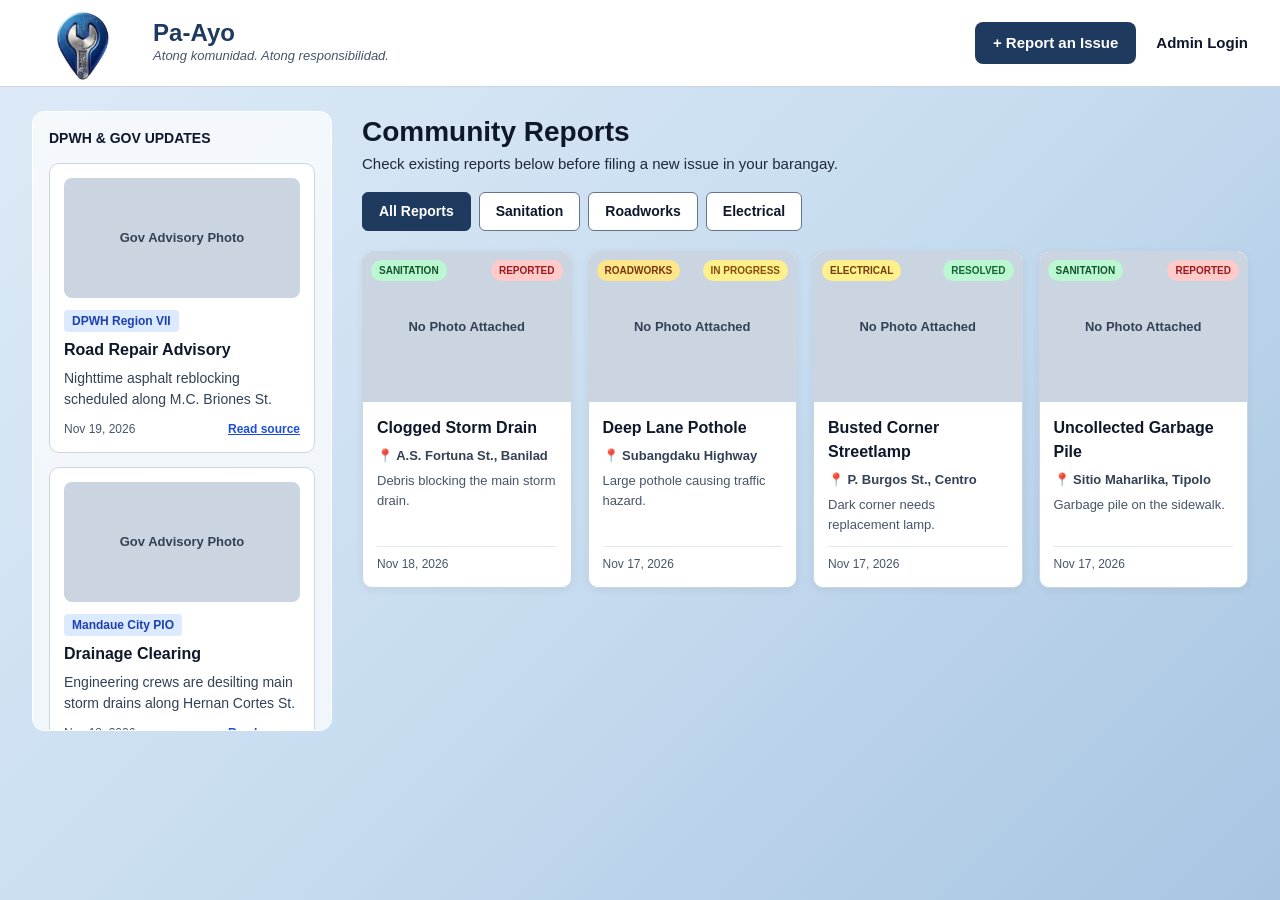
==== src/main/resources/templates/index.html @ b4d0db7d "feat(ui): create public dashboard and report an issue screens" ====
<!DOCTYPE html>
<html lang="en" xmlns:th="http://www.thymeleaf.org">
<head>
  <meta charset="UTF-8">
  <meta name="viewport" content="width=device-width, initial-scale=1.0">
  <title>Pa-Ayo | Community Infrastructure Reporting</title>
  <link rel="stylesheet" href="../static/css/style.css" th:href="@{/css/style.css}">
</head>
<body>

  <a href="#main-content" class="skip-link">Skip to main content</a>

  <header class="navbar">
    <a href="index.html" th:href="@{/}" class="brand">
      <img src="../static/images/logo.png" th:src="@{/images/logo.png}" alt="Pa-Ayo Logo" class="brand-logo">
      <div>
        <div class="brand-title">Pa-Ayo</div>
        <div class="brand-tagline">Atong komunidad. Atong responsibilidad.</div>
      </div>
    </a>
    <nav class="nav-actions" aria-label="Main navigation">
      <a href="report.html" th:href="@{/reports/new}" class="btn-primary">+ Report an Issue</a>
      <a href="admin/login.html" th:href="@{/admin/login}" class="nav-link" th:if="${isAdmin == null or !isAdmin}">Admin Login</a>
      <a href="admin/dashboard.html" th:href="@{/admin/dashboard}" class="nav-link" style="display: none;" th:if="${isAdmin}" th:style="'display: inline;'"><span aria-hidden="true">&larr;</span> Admin Dashboard</a>
    </nav>
  </header>

  <main id="main-content" class="dashboard-wrapper">

    <aside class="news-sidebar" aria-label="DPWH and Government Updates">
      <h2 class="sidebar-header">DPWH &amp; Gov Updates</h2>

      <article class="news-card" th:each="item : ${newsList}" style="display: none;" th:style="'display: block;'">
        <div class="news-media">
          <img th:if="${item.imageUrl != null and !item.imageUrl.isEmpty()}" th:src="${item.imageUrl}" th:alt="${item.title}" alt="Advisory photo">
          <div th:if="${item.imageUrl == null or item.imageUrl.isEmpty()}" class="news-placeholder">No Photo Available</div>
        </div>
        <span class="news-source" th:text="${item.source}">DPWH Region VII</span>
        <h3 class="news-title" th:text="${item.title}">Road Repair Advisory</h3>
        <p class="news-snippet" th:text="${item.snippet}">Advisory details.</p>
        <div class="news-footer">
          <span th:text="${item.publishedDate}">Nov 18, 2026</span>
          <a th:href="${item.sourceUrl}" th:aria-label="'Read source for ' + ${item.title}">Read source</a>
        </div>
      </article>

      <article class="news-card" th:remove="all">
        <div class="news-media">
          <div class="news-placeholder">Gov Advisory Photo</div>
        </div>
        <span class="news-source">DPWH Region VII</span>
        <h3 class="news-title">Road Repair Advisory</h3>
        <p class="news-snippet">Nighttime asphalt reblocking scheduled along M.C. Briones St.</p>
        <div class="news-footer">
          <span>Nov 19, 2026</span>
          <a href="#" aria-label="Read source for Road Repair Advisory">Read source</a>
        </div>
      </article>

      <article class="news-card" th:remove="all">
        <div class="news-media">
          <div class="news-placeholder">Gov Advisory Photo</div>
        </div>
        <span class="news-source">Mandaue City PIO</span>
        <h3 class="news-title">Drainage Clearing</h3>
        <p class="news-snippet">Engineering crews are desilting main storm drains along Hernan Cortes St.</p>
        <div class="news-footer">
          <span>Nov 18, 2026</span>
          <a href="#" aria-label="Read source for Drainage Clearing">Read source</a>
        </div>
      </article>

      <article class="news-card" th:remove="all">
        <div class="news-media">
          <div class="news-placeholder">Gov Advisory Photo</div>
        </div>
        <span class="news-source">Mandaue City PIO</span>
        <h3 class="news-title">Streetlight Upgrades</h3>
        <p class="news-snippet">Replacement of busted LED lamps is underway across five barangays.</p>
        <div class="news-footer">
          <span>Nov 17, 2026</span>
          <a href="#" aria-label="Read source for Streetlight Upgrades">Read source</a>
        </div>
      </article>

      <article class="news-card" th:remove="all">
        <div class="news-media">
          <div class="news-placeholder">Gov Advisory Photo</div>
        </div>
        <span class="news-source">DPWH Region VII</span>
        <h3 class="news-title">Bridge Inspection Notice</h3>
        <p class="news-snippet">Routine structural inspection at Marcelo Fernan Bridge starting 10:00 PM.</p>
        <div class="news-footer">
          <span>Nov 16, 2026</span>
          <a href="#" aria-label="Read source for Bridge Inspection Notice">Read source</a>
        </div>
      </article>

      <article class="news-card" th:remove="all">
        <div class="news-media">
          <div class="news-placeholder">Gov Advisory Photo</div>
        </div>
        <span class="news-source">Mandaue City PIO</span>
        <h3 class="news-title">Solid Waste Schedule</h3>
        <p class="news-snippet">Updated garbage collection hours announced for Banilad and Tipolo zones.</p>
        <div class="news-footer">
          <span>Nov 15, 2026</span>
          <a href="#" aria-label="Read source for Solid Waste Schedule">Read source</a>
        </div>
      </article>
    </aside>

    <section aria-labelledby="reports-heading">
      <div class="reports-header">
        <h1 id="reports-heading">Community Reports</h1>
        <p class="reports-subtitle">Check existing reports below before filing a new issue in your barangay.</p>
      </div>

      <nav class="filter-tabs" aria-label="Filter reports by category">
        <a href="?category=ALL" th:href="@{/(category='ALL')}" onclick="return filterReports('ALL', this)"
           class="filter-tab active" aria-current="page"
           th:class="${selectedCategory == null or selectedCategory == 'ALL' ? 'filter-tab active' : 'filter-tab'}"
           th:attr="aria-current=${selectedCategory == null or selectedCategory == 'ALL' ? 'page' : null}">All Reports</a>
        <a href="?category=Sanitation" th:href="@{/(category='Sanitation')}" onclick="return filterReports('Sanitation', this)"
           class="filter-tab"
           th:class="${selectedCategory == 'Sanitation' ? 'filter-tab active' : 'filter-tab'}"
           th:attr="aria-current=${selectedCategory == 'Sanitation' ? 'page' : null}">Sanitation</a>
        <a href="?category=Roadworks" th:href="@{/(category='Roadworks')}" onclick="return filterReports('Roadworks', this)"
           class="filter-tab"
           th:class="${selectedCategory == 'Roadworks' ? 'filter-tab active' : 'filter-tab'}"
           th:attr="aria-current=${selectedCategory == 'Roadworks' ? 'page' : null}">Roadworks</a>
        <a href="?category=Electrical" th:href="@{/(category='Electrical')}" onclick="return filterReports('Electrical', this)"
           class="filter-tab"
           th:class="${selectedCategory == 'Electrical' ? 'filter-tab active' : 'filter-tab'}"
           th:attr="aria-current=${selectedCategory == 'Electrical' ? 'page' : null}">Electrical</a>
      </nav>

      <div class="reports-grid">

        <article class="report-card" th:each="report : ${reports}" style="display: none;" th:style="'display: flex;'">
          <div class="card-media">
            <img th:if="${report.imageUrl != null and !report.imageUrl.isEmpty()}" th:src="${report.imageUrl}" th:alt="${report.title}" alt="Report photo">
            <div th:if="${report.imageUrl == null or report.imageUrl.isEmpty()}" class="card-placeholder">No Photo Attached</div>
            <div class="card-badges">
              <span class="badge"
                    th:classappend="${report.category == 'Sanitation' ? 'badge-sanitation' : (report.category == 'Roadworks' ? 'badge-roadworks' : 'badge-electrical')}"
                    th:text="${report.category}">Sanitation</span>
              <span class="badge"
                    th:classappend="${report.status == 'Reported' ? 'status-reported' : (report.status == 'In Progress' ? 'status-progress' : 'status-resolved')}"
                    th:text="${report.status}">Reported</span>
            </div>
          </div>
          <div class="card-body">
            <h2 class="card-title" th:text="${report.title}">Clogged Storm Drain</h2>
            <div class="card-location"><span aria-hidden="true">&#128205;</span> <span th:text="${report.location}">A.S. Fortuna St., Banilad</span></div>
            <p class="card-desc" th:text="${report.description}">Debris blocking the main storm drain.</p>
            <div class="card-date" th:text="${report.createdAt}">Nov 18, 2026</div>
          </div>
        </article>

        <article class="report-card" data-preview="true" data-category="Sanitation" th:remove="all">
          <div class="card-media">
            <div class="card-placeholder">No Photo Attached</div>
            <div class="card-badges">
              <span class="badge badge-sanitation">Sanitation</span>
              <span class="badge status-reported">Reported</span>
            </div>
          </div>
          <div class="card-body">
            <h2 class="card-title">Clogged Storm Drain</h2>
            <div class="card-location"><span aria-hidden="true">&#128205;</span> A.S. Fortuna St., Banilad</div>
            <p class="card-desc">Debris blocking the main storm drain.</p>
            <div class="card-date">Nov 18, 2026</div>
          </div>
        </article>

        <article class="report-card" data-preview="true" data-category="Roadworks" th:remove="all">
          <div class="card-media">
            <div class="card-placeholder">No Photo Attached</div>
            <div class="card-badges">
              <span class="badge badge-roadworks">Roadworks</span>
              <span class="badge status-progress">In Progress</span>
            </div>
          </div>
          <div class="card-body">
            <h2 class="card-title">Deep Lane Pothole</h2>
            <div class="card-location"><span aria-hidden="true">&#128205;</span> Subangdaku Highway</div>
            <p class="card-desc">Large pothole causing traffic hazard.</p>
            <div class="card-date">Nov 17, 2026</div>
          </div>
        </article>

        <article class="report-card" data-preview="true" data-category="Electrical" th:remove="all">
          <div class="card-media">
            <div class="card-placeholder">No Photo Attached</div>
            <div class="card-badges">
              <span class="badge badge-electrical">Electrical</span>
              <span class="badge status-resolved">Resolved</span>
            </div>
          </div>
          <div class="card-body">
            <h2 class="card-title">Busted Corner Streetlamp</h2>
            <div class="card-location"><span aria-hidden="true">&#128205;</span> P. Burgos St., Centro</div>
            <p class="card-desc">Dark corner needs replacement lamp.</p>
            <div class="card-date">Nov 17, 2026</div>
          </div>
        </article>

        <article class="report-card" data-preview="true" data-category="Sanitation" th:remove="all">
          <div class="card-media">
            <div class="card-placeholder">No Photo Attached</div>
            <div class="card-badges">
              <span class="badge badge-sanitation">Sanitation</span>
              <span class="badge status-reported">Reported</span>
            </div>
          </div>
          <div class="card-body">
            <h2 class="card-title">Uncollected Garbage Pile</h2>
            <div class="card-location"><span aria-hidden="true">&#128205;</span> Sitio Maharlika, Tipolo</div>
            <p class="card-desc">Garbage pile on the sidewalk.</p>
            <div class="card-date">Nov 17, 2026</div>
          </div>
        </article>

      </div>
    </section>

  </main>

  <script>
    function filterReports(category, clickedTab) {
      var cards = document.querySelectorAll('.report-card[data-preview="true"]');
      if (cards.length == 0) {
        return true;
      }

      var tabs = document.getElementsByClassName("filter-tab");
      for (var i = 0; i < tabs.length; i++) {
        tabs[i].classList.remove("active");
        tabs[i].removeAttribute("aria-current");
      }
      clickedTab.classList.add("active");
      clickedTab.setAttribute("aria-current", "page");

      for (var j = 0; j < cards.length; j++) {
        var cardCategory = cards[j].getAttribute("data-category");
        if (category == "ALL" || cardCategory == category) {
          cards[j].style.display = "flex";
        } else {
          cards[j].style.display = "none";
        }
      }

      return false;
    }
  </script>
</body>
</html>
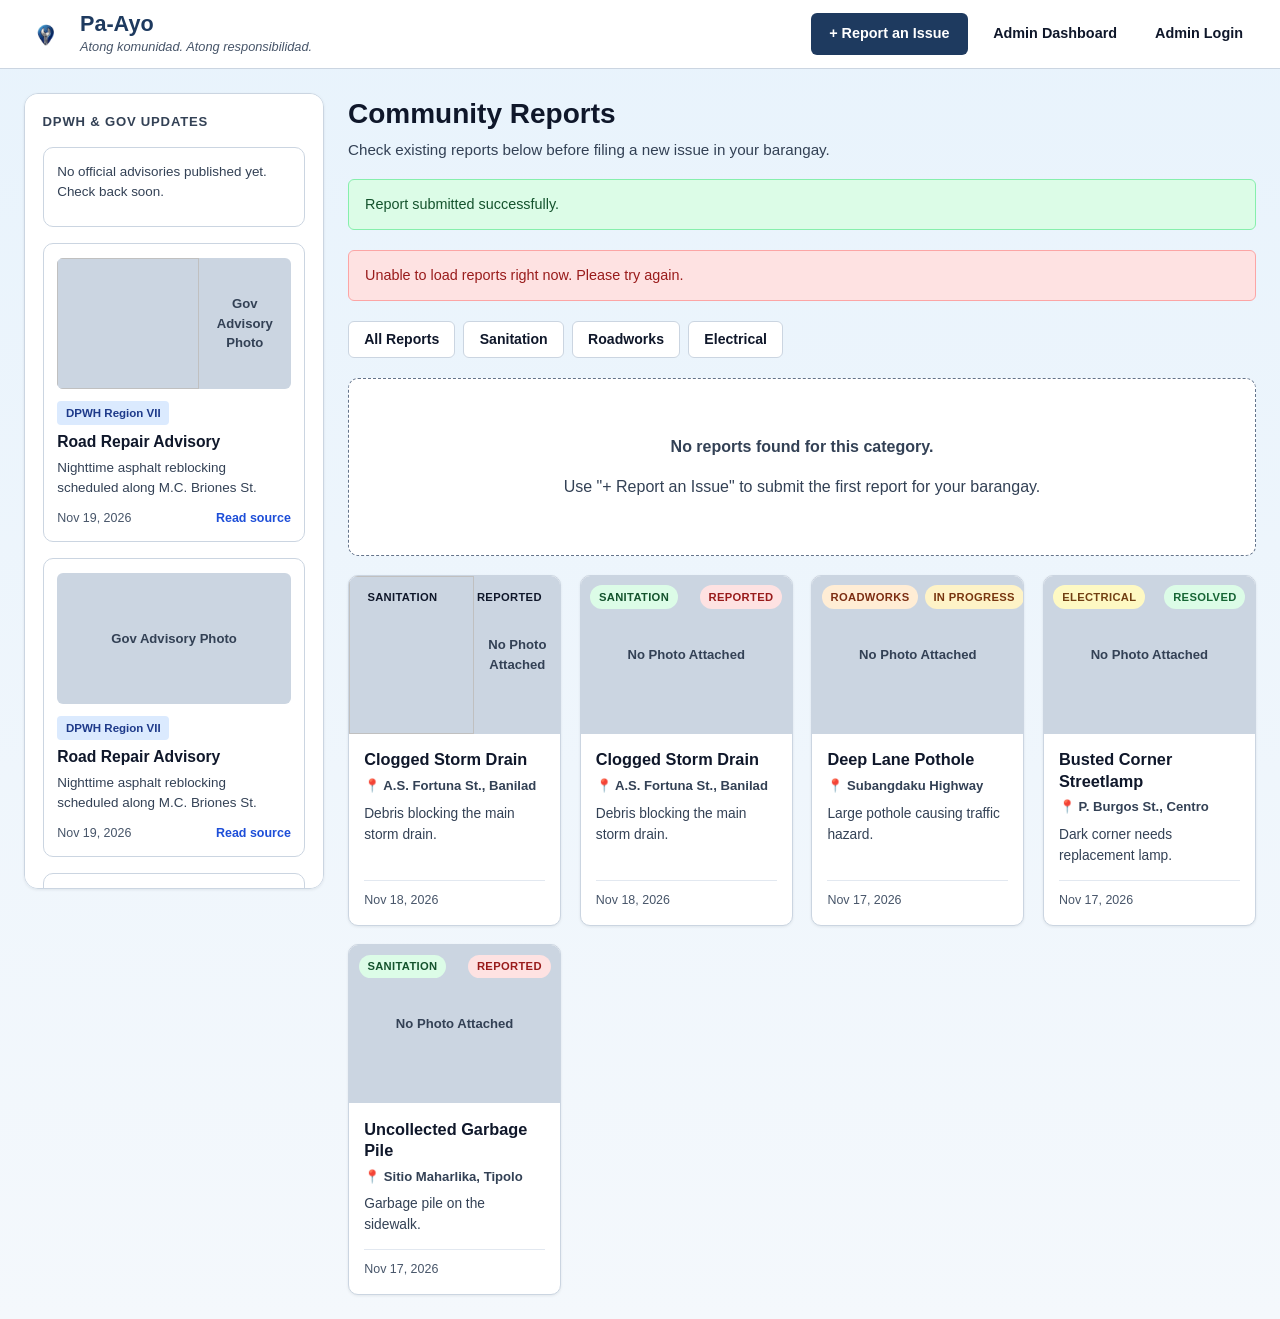
==== commit 26a55db4: "feat(ui): added login screens and aligned templates with v0.9 project proposal" ====
--- a/src/main/resources/templates/index.html
+++ b/src/main/resources/templates/index.html
@@ -3,256 +3,227 @@
 <head>
   <meta charset="UTF-8">
   <meta name="viewport" content="width=device-width, initial-scale=1.0">
-  <title>Pa-Ayo | Community Infrastructure Reporting</title>
+  <title>Pa-Ayo | Community Infrastructure Reporting &amp; Gov Updates</title>
   <link rel="stylesheet" href="../static/css/style.css" th:href="@{/css/style.css}">
 </head>
 <body>
-
-  <a href="#main-content" class="skip-link">Skip to main content</a>
-
-  <header class="navbar">
-    <a href="index.html" th:href="@{/}" class="brand">
-      <img src="../static/images/logo.png" th:src="@{/images/logo.png}" alt="Pa-Ayo Logo" class="brand-logo">
-      <div>
-        <div class="brand-title">Pa-Ayo</div>
-        <div class="brand-tagline">Atong komunidad. Atong responsibilidad.</div>
-      </div>
-    </a>
-    <nav class="nav-actions" aria-label="Main navigation">
-      <a href="report.html" th:href="@{/reports/new}" class="btn-primary">+ Report an Issue</a>
-      <a href="admin/login.html" th:href="@{/admin/login}" class="nav-link" th:if="${isAdmin == null or !isAdmin}">Admin Login</a>
-      <a href="admin/dashboard.html" th:href="@{/admin/dashboard}" class="nav-link" style="display: none;" th:if="${isAdmin}" th:style="'display: inline;'"><span aria-hidden="true">&larr;</span> Admin Dashboard</a>
-    </nav>
+  <header class="site-header">
+    <div class="header-inner">
+      <a href="index.html" th:href="@{/}" class="brand-link">
+        <img src="../static/images/logo.png" th:src="@{/images/logo.png}" alt="Pa-Ayo Logo" class="brand-logo">
+        <div>
+          <p class="brand-title">Pa-Ayo</p>
+          <p class="brand-tagline">Atong komunidad. Atong responsibilidad.</p>
+        </div>
+      </a>
+
+      <nav class="header-actions" aria-label="Primary Navigation">
+        <a href="report.html" th:href="@{/reports/new}" class="btn btn-primary">+ Report an Issue</a>
+        <a th:if="${isAdmin == true}" href="admin/dashboard.html" th:href="@{/admin/dashboard}" class="btn btn-link">Admin Dashboard</a>
+        <a th:unless="${isAdmin == true}" href="admin/login.html" th:href="@{/admin/login}" class="btn btn-link">Admin Login</a>
+      </nav>
+    </div>
   </header>
 
-  <main id="main-content" class="dashboard-wrapper">
-
-    <aside class="news-sidebar" aria-label="DPWH and Government Updates">
-      <h2 class="sidebar-header">DPWH &amp; Gov Updates</h2>
-
-      <article class="news-card" th:each="item : ${newsList}" style="display: none;" th:style="'display: block;'">
-        <div class="news-media">
-          <img th:if="${item.imageUrl != null and !item.imageUrl.isEmpty()}" th:src="${item.imageUrl}" th:alt="${item.title}" alt="Advisory photo">
-          <div th:if="${item.imageUrl == null or item.imageUrl.isEmpty()}" class="news-placeholder">No Photo Available</div>
+  <main class="dashboard-layout">
+    <!-- Left Sidebar: DPWH & Gov Updates -->
+    <aside class="news-sidebar" aria-labelledby="news-heading">
+      <h2 id="news-heading" class="sidebar-heading">DPWH &amp; Gov Updates</h2>
+
+      <div class="news-list">
+        <div th:if="${newsList != null and #lists.isEmpty(newsList)}" class="news-card">
+          <p class="news-summary">No official advisories published yet. Check back soon.</p>
         </div>
-        <span class="news-source" th:text="${item.source}">DPWH Region VII</span>
-        <h3 class="news-title" th:text="${item.title}">Road Repair Advisory</h3>
-        <p class="news-snippet" th:text="${item.snippet}">Advisory details.</p>
-        <div class="news-footer">
-          <span th:text="${item.publishedDate}">Nov 18, 2026</span>
-          <a th:href="${item.sourceUrl}" th:aria-label="'Read source for ' + ${item.title}">Read source</a>
+
+        <article class="news-card" th:each="item : ${newsList}">
+          <div class="news-thumb-wrap">
+            <img th:if="${item.imageUrl != null and !#strings.isEmpty(item.imageUrl)}"
+                 th:src="${item.imageUrl}"
+                 th:alt="${item.title}"
+                 loading="lazy"
+                 onerror="this.style.display='none'; this.nextElementSibling.style.display='block';">
+            <span class="placeholder-label"
+                  th:style="${item.imageUrl != null and !#strings.isEmpty(item.imageUrl)} ? 'display:none;' : ''">
+              Gov Advisory Photo
+            </span>
+          </div>
+          <span class="news-source-badge" th:text="${item.sourceName}">DPWH Region VII</span>
+          <h3 class="news-title" th:text="${item.title}">Road Repair Advisory</h3>
+          <p class="news-summary" th:text="${item.summary}">
+            Nighttime asphalt reblocking scheduled along M.C. Briones St.
+          </p>
+          <div class="news-meta">
+            <time th:text="${item.publishedDate != null ? #temporals.format(item.publishedDate, 'MMM d, yyyy') : ''}">Nov 19, 2026</time>
+            <a th:href="${item.sourceUrl}" target="_blank" rel="noopener noreferrer" class="news-link">Read source</a>
+          </div>
+        </article>
+
+        <!-- Static preview cards (automatically stripped by Thymeleaf at runtime) -->
+        <article class="news-card" th:remove="all">
+          <div class="news-thumb-wrap">
+            <span class="placeholder-label">Gov Advisory Photo</span>
+          </div>
+          <span class="news-source-badge">DPWH Region VII</span>
+          <h3 class="news-title">Road Repair Advisory</h3>
+          <p class="news-summary">Nighttime asphalt reblocking scheduled along M.C. Briones St.</p>
+          <div class="news-meta">
+            <time>Nov 19, 2026</time>
+            <a href="#" class="news-link">Read source</a>
+          </div>
+        </article>
+
+        <article class="news-card" th:remove="all">
+          <div class="news-thumb-wrap">
+            <span class="placeholder-label">Gov Advisory Photo</span>
+          </div>
+          <span class="news-source-badge">Mandaue City PIO</span>
+          <h3 class="news-title">Drainage Clearing</h3>
+          <p class="news-summary">Engineering crews are desilting main storm drains along Hernan Cortes St.</p>
+          <div class="news-meta">
+            <time>Nov 18, 2026</time>
+            <a href="#" class="news-link">Read source</a>
+          </div>
+        </article>
+      </div>
+    </aside>
+
+    <!-- Right Main Feed: 4-Column Community Report Grid -->
+    <section aria-labelledby="reports-heading">
+      <div class="section-header">
+        <h1 id="reports-heading">Community Reports</h1>
+        <p>Check existing reports below before filing a new issue in your barangay.</p>
+      </div>
+
+      <div th:if="${successMessage != null}" class="alert alert-success" role="status" th:text="${successMessage}">
+        Report submitted successfully.
+      </div>
+      <div th:if="${errorMessage != null}" class="alert alert-error" role="alert" th:text="${errorMessage}">
+        Unable to load reports right now. Please try again.
+      </div>
+
+      <nav class="filter-pills" aria-label="Filter Reports by Category">
+        <a th:href="@{/}"
+           href="index.html"
+           class="pill"
+           th:classappend="${selectedCategory == null or selectedCategory == 'ALL'} ? ' active' : ''">All Reports</a>
+        <a th:href="@{/(category='SANITATION')}"
+           href="?category=SANITATION"
+           class="pill"
+           th:classappend="${selectedCategory == 'SANITATION'} ? ' active' : ''">Sanitation</a>
+        <a th:href="@{/(category='ROADWORKS')}"
+           href="?category=ROADWORKS"
+           class="pill"
+           th:classappend="${selectedCategory == 'ROADWORKS'} ? ' active' : ''">Roadworks</a>
+        <a th:href="@{/(category='ELECTRICAL')}"
+           href="?category=ELECTRICAL"
+           class="pill"
+           th:classappend="${selectedCategory == 'ELECTRICAL'} ? ' active' : ''">Electrical</a>
+      </nav>
+
+      <div class="report-grid">
+        <div th:if="${reports != null and #lists.isEmpty(reports)}" class="empty-state">
+          <p><strong>No reports found for this category.</strong></p>
+          <p>Use "+ Report an Issue" to submit the first report for your barangay.</p>
         </div>
-      </article>
-
-      <article class="news-card" th:remove="all">
-        <div class="news-media">
-          <div class="news-placeholder">Gov Advisory Photo</div>
-        </div>
-        <span class="news-source">DPWH Region VII</span>
-        <h3 class="news-title">Road Repair Advisory</h3>
-        <p class="news-snippet">Nighttime asphalt reblocking scheduled along M.C. Briones St.</p>
-        <div class="news-footer">
-          <span>Nov 19, 2026</span>
-          <a href="#" aria-label="Read source for Road Repair Advisory">Read source</a>
-        </div>
-      </article>
-
-      <article class="news-card" th:remove="all">
-        <div class="news-media">
-          <div class="news-placeholder">Gov Advisory Photo</div>
-        </div>
-        <span class="news-source">Mandaue City PIO</span>
-        <h3 class="news-title">Drainage Clearing</h3>
-        <p class="news-snippet">Engineering crews are desilting main storm drains along Hernan Cortes St.</p>
-        <div class="news-footer">
-          <span>Nov 18, 2026</span>
-          <a href="#" aria-label="Read source for Drainage Clearing">Read source</a>
-        </div>
-      </article>
-
-      <article class="news-card" th:remove="all">
-        <div class="news-media">
-          <div class="news-placeholder">Gov Advisory Photo</div>
-        </div>
-        <span class="news-source">Mandaue City PIO</span>
-        <h3 class="news-title">Streetlight Upgrades</h3>
-        <p class="news-snippet">Replacement of busted LED lamps is underway across five barangays.</p>
-        <div class="news-footer">
-          <span>Nov 17, 2026</span>
-          <a href="#" aria-label="Read source for Streetlight Upgrades">Read source</a>
-        </div>
-      </article>
-
-      <article class="news-card" th:remove="all">
-        <div class="news-media">
-          <div class="news-placeholder">Gov Advisory Photo</div>
-        </div>
-        <span class="news-source">DPWH Region VII</span>
-        <h3 class="news-title">Bridge Inspection Notice</h3>
-        <p class="news-snippet">Routine structural inspection at Marcelo Fernan Bridge starting 10:00 PM.</p>
-        <div class="news-footer">
-          <span>Nov 16, 2026</span>
-          <a href="#" aria-label="Read source for Bridge Inspection Notice">Read source</a>
-        </div>
-      </article>
-
-      <article class="news-card" th:remove="all">
-        <div class="news-media">
-          <div class="news-placeholder">Gov Advisory Photo</div>
-        </div>
-        <span class="news-source">Mandaue City PIO</span>
-        <h3 class="news-title">Solid Waste Schedule</h3>
-        <p class="news-snippet">Updated garbage collection hours announced for Banilad and Tipolo zones.</p>
-        <div class="news-footer">
-          <span>Nov 15, 2026</span>
-          <a href="#" aria-label="Read source for Solid Waste Schedule">Read source</a>
-        </div>
-      </article>
-    </aside>
-
-    <section aria-labelledby="reports-heading">
-      <div class="reports-header">
-        <h1 id="reports-heading">Community Reports</h1>
-        <p class="reports-subtitle">Check existing reports below before filing a new issue in your barangay.</p>
-      </div>
-
-      <nav class="filter-tabs" aria-label="Filter reports by category">
-        <a href="?category=ALL" th:href="@{/(category='ALL')}" onclick="return filterReports('ALL', this)"
-           class="filter-tab active" aria-current="page"
-           th:class="${selectedCategory == null or selectedCategory == 'ALL' ? 'filter-tab active' : 'filter-tab'}"
-           th:attr="aria-current=${selectedCategory == null or selectedCategory == 'ALL' ? 'page' : null}">All Reports</a>
-        <a href="?category=Sanitation" th:href="@{/(category='Sanitation')}" onclick="return filterReports('Sanitation', this)"
-           class="filter-tab"
-           th:class="${selectedCategory == 'Sanitation' ? 'filter-tab active' : 'filter-tab'}"
-           th:attr="aria-current=${selectedCategory == 'Sanitation' ? 'page' : null}">Sanitation</a>
-        <a href="?category=Roadworks" th:href="@{/(category='Roadworks')}" onclick="return filterReports('Roadworks', this)"
-           class="filter-tab"
-           th:class="${selectedCategory == 'Roadworks' ? 'filter-tab active' : 'filter-tab'}"
-           th:attr="aria-current=${selectedCategory == 'Roadworks' ? 'page' : null}">Roadworks</a>
-        <a href="?category=Electrical" th:href="@{/(category='Electrical')}" onclick="return filterReports('Electrical', this)"
-           class="filter-tab"
-           th:class="${selectedCategory == 'Electrical' ? 'filter-tab active' : 'filter-tab'}"
-           th:attr="aria-current=${selectedCategory == 'Electrical' ? 'page' : null}">Electrical</a>
-      </nav>
-
-      <div class="reports-grid">
-
-        <article class="report-card" th:each="report : ${reports}" style="display: none;" th:style="'display: flex;'">
-          <div class="card-media">
-            <img th:if="${report.imageUrl != null and !report.imageUrl.isEmpty()}" th:src="${report.imageUrl}" th:alt="${report.title}" alt="Report photo">
-            <div th:if="${report.imageUrl == null or report.imageUrl.isEmpty()}" class="card-placeholder">No Photo Attached</div>
+
+        <article class="report-card" th:each="report : ${reports}">
+          <div class="card-media">
             <div class="card-badges">
               <span class="badge"
-                    th:classappend="${report.category == 'Sanitation' ? 'badge-sanitation' : (report.category == 'Roadworks' ? 'badge-roadworks' : 'badge-electrical')}"
-                    th:text="${report.category}">Sanitation</span>
+                    th:classappend="' badge-' + ${#strings.toLowerCase(report.category.name())}"
+                    th:text="${report.category.displayName}">Sanitation</span>
               <span class="badge"
-                    th:classappend="${report.status == 'Reported' ? 'status-reported' : (report.status == 'In Progress' ? 'status-progress' : 'status-resolved')}"
-                    th:text="${report.status}">Reported</span>
-            </div>
-          </div>
+                    th:classappend="' badge-' + ${#strings.toLowerCase(report.status.name())}"
+                    th:text="${report.status.displayName}">Reported</span>
+            </div>
+
+            <img th:if="${report.imageUrl != null and !#strings.isEmpty(report.imageUrl)}"
+                 th:src="${report.imageUrl}"
+                 th:alt="${report.title}"
+                 loading="lazy"
+                 onerror="this.style.display='none'; this.nextElementSibling.style.display='block';">
+            <span class="placeholder-label"
+                  th:style="${report.imageUrl != null and !#strings.isEmpty(report.imageUrl)} ? 'display:none;' : ''">
+              No Photo Attached
+            </span>
+          </div>
+
           <div class="card-body">
             <h2 class="card-title" th:text="${report.title}">Clogged Storm Drain</h2>
-            <div class="card-location"><span aria-hidden="true">&#128205;</span> <span th:text="${report.location}">A.S. Fortuna St., Banilad</span></div>
-            <p class="card-desc" th:text="${report.description}">Debris blocking the main storm drain.</p>
-            <div class="card-date" th:text="${report.createdAt}">Nov 18, 2026</div>
-          </div>
-        </article>
-
-        <article class="report-card" data-preview="true" data-category="Sanitation" th:remove="all">
-          <div class="card-media">
-            <div class="card-placeholder">No Photo Attached</div>
+            <p class="card-location" th:text="'📍 ' + ${report.location}">📍 A.S. Fortuna St., Banilad</p>
+            <p class="card-description" th:text="${report.description}">Debris blocking the main storm drain.</p>
+            <div class="card-footer">
+              <time th:text="${report.createdAt != null ? #temporals.format(report.createdAt, 'MMM d, yyyy') : ''}">Nov 18, 2026</time>
+            </div>
+          </div>
+        </article>
+
+        <!-- Static preview cards (automatically stripped by Thymeleaf at runtime) -->
+        <article class="report-card" th:remove="all">
+          <div class="card-media">
             <div class="card-badges">
               <span class="badge badge-sanitation">Sanitation</span>
-              <span class="badge status-reported">Reported</span>
-            </div>
+              <span class="badge badge-reported">Reported</span>
+            </div>
+            <span class="placeholder-label">No Photo Attached</span>
           </div>
           <div class="card-body">
             <h2 class="card-title">Clogged Storm Drain</h2>
-            <div class="card-location"><span aria-hidden="true">&#128205;</span> A.S. Fortuna St., Banilad</div>
-            <p class="card-desc">Debris blocking the main storm drain.</p>
-            <div class="card-date">Nov 18, 2026</div>
-          </div>
-        </article>
-
-        <article class="report-card" data-preview="true" data-category="Roadworks" th:remove="all">
-          <div class="card-media">
-            <div class="card-placeholder">No Photo Attached</div>
+            <p class="card-location">📍 A.S. Fortuna St., Banilad</p>
+            <p class="card-description">Debris blocking the main storm drain.</p>
+            <div class="card-footer"><time>Nov 18, 2026</time></div>
+          </div>
+        </article>
+
+        <article class="report-card" th:remove="all">
+          <div class="card-media">
             <div class="card-badges">
               <span class="badge badge-roadworks">Roadworks</span>
-              <span class="badge status-progress">In Progress</span>
-            </div>
+              <span class="badge badge-in_progress">In Progress</span>
+            </div>
+            <span class="placeholder-label">No Photo Attached</span>
           </div>
           <div class="card-body">
             <h2 class="card-title">Deep Lane Pothole</h2>
-            <div class="card-location"><span aria-hidden="true">&#128205;</span> Subangdaku Highway</div>
-            <p class="card-desc">Large pothole causing traffic hazard.</p>
-            <div class="card-date">Nov 17, 2026</div>
-          </div>
-        </article>
-
-        <article class="report-card" data-preview="true" data-category="Electrical" th:remove="all">
-          <div class="card-media">
-            <div class="card-placeholder">No Photo Attached</div>
+            <p class="card-location">📍 Subangdaku Highway</p>
+            <p class="card-description">Large pothole causing traffic hazard.</p>
+            <div class="card-footer"><time>Nov 17, 2026</time></div>
+          </div>
+        </article>
+
+        <article class="report-card" th:remove="all">
+          <div class="card-media">
             <div class="card-badges">
               <span class="badge badge-electrical">Electrical</span>
-              <span class="badge status-resolved">Resolved</span>
-            </div>
+              <span class="badge badge-resolved">Resolved</span>
+            </div>
+            <span class="placeholder-label">No Photo Attached</span>
           </div>
           <div class="card-body">
             <h2 class="card-title">Busted Corner Streetlamp</h2>
-            <div class="card-location"><span aria-hidden="true">&#128205;</span> P. Burgos St., Centro</div>
-            <p class="card-desc">Dark corner needs replacement lamp.</p>
-            <div class="card-date">Nov 17, 2026</div>
-          </div>
-        </article>
-
-        <article class="report-card" data-preview="true" data-category="Sanitation" th:remove="all">
-          <div class="card-media">
-            <div class="card-placeholder">No Photo Attached</div>
+            <p class="card-location">📍 P. Burgos St., Centro</p>
+            <p class="card-description">Dark corner needs replacement lamp.</p>
+            <div class="card-footer"><time>Nov 17, 2026</time></div>
+          </div>
+        </article>
+
+        <article class="report-card" th:remove="all">
+          <div class="card-media">
             <div class="card-badges">
               <span class="badge badge-sanitation">Sanitation</span>
-              <span class="badge status-reported">Reported</span>
-            </div>
+              <span class="badge badge-reported">Reported</span>
+            </div>
+            <span class="placeholder-label">No Photo Attached</span>
           </div>
           <div class="card-body">
             <h2 class="card-title">Uncollected Garbage Pile</h2>
-            <div class="card-location"><span aria-hidden="true">&#128205;</span> Sitio Maharlika, Tipolo</div>
-            <p class="card-desc">Garbage pile on the sidewalk.</p>
-            <div class="card-date">Nov 17, 2026</div>
-          </div>
-        </article>
-
+            <p class="card-location">📍 Sitio Maharlika, Tipolo</p>
+            <p class="card-description">Garbage pile on the sidewalk.</p>
+            <div class="card-footer"><time>Nov 17, 2026</time></div>
+          </div>
+        </article>
       </div>
     </section>
-
   </main>
-
-  <script>
-    function filterReports(category, clickedTab) {
-      var cards = document.querySelectorAll('.report-card[data-preview="true"]');
-      if (cards.length == 0) {
-        return true;
-      }
-
-      var tabs = document.getElementsByClassName("filter-tab");
-      for (var i = 0; i < tabs.length; i++) {
-        tabs[i].classList.remove("active");
-        tabs[i].removeAttribute("aria-current");
-      }
-      clickedTab.classList.add("active");
-      clickedTab.setAttribute("aria-current", "page");
-
-      for (var j = 0; j < cards.length; j++) {
-        var cardCategory = cards[j].getAttribute("data-category");
-        if (category == "ALL" || cardCategory == category) {
-          cards[j].style.display = "flex";
-        } else {
-          cards[j].style.display = "none";
-        }
-      }
-
-      return false;
-    }
-  </script>
 </body>
 </html>
